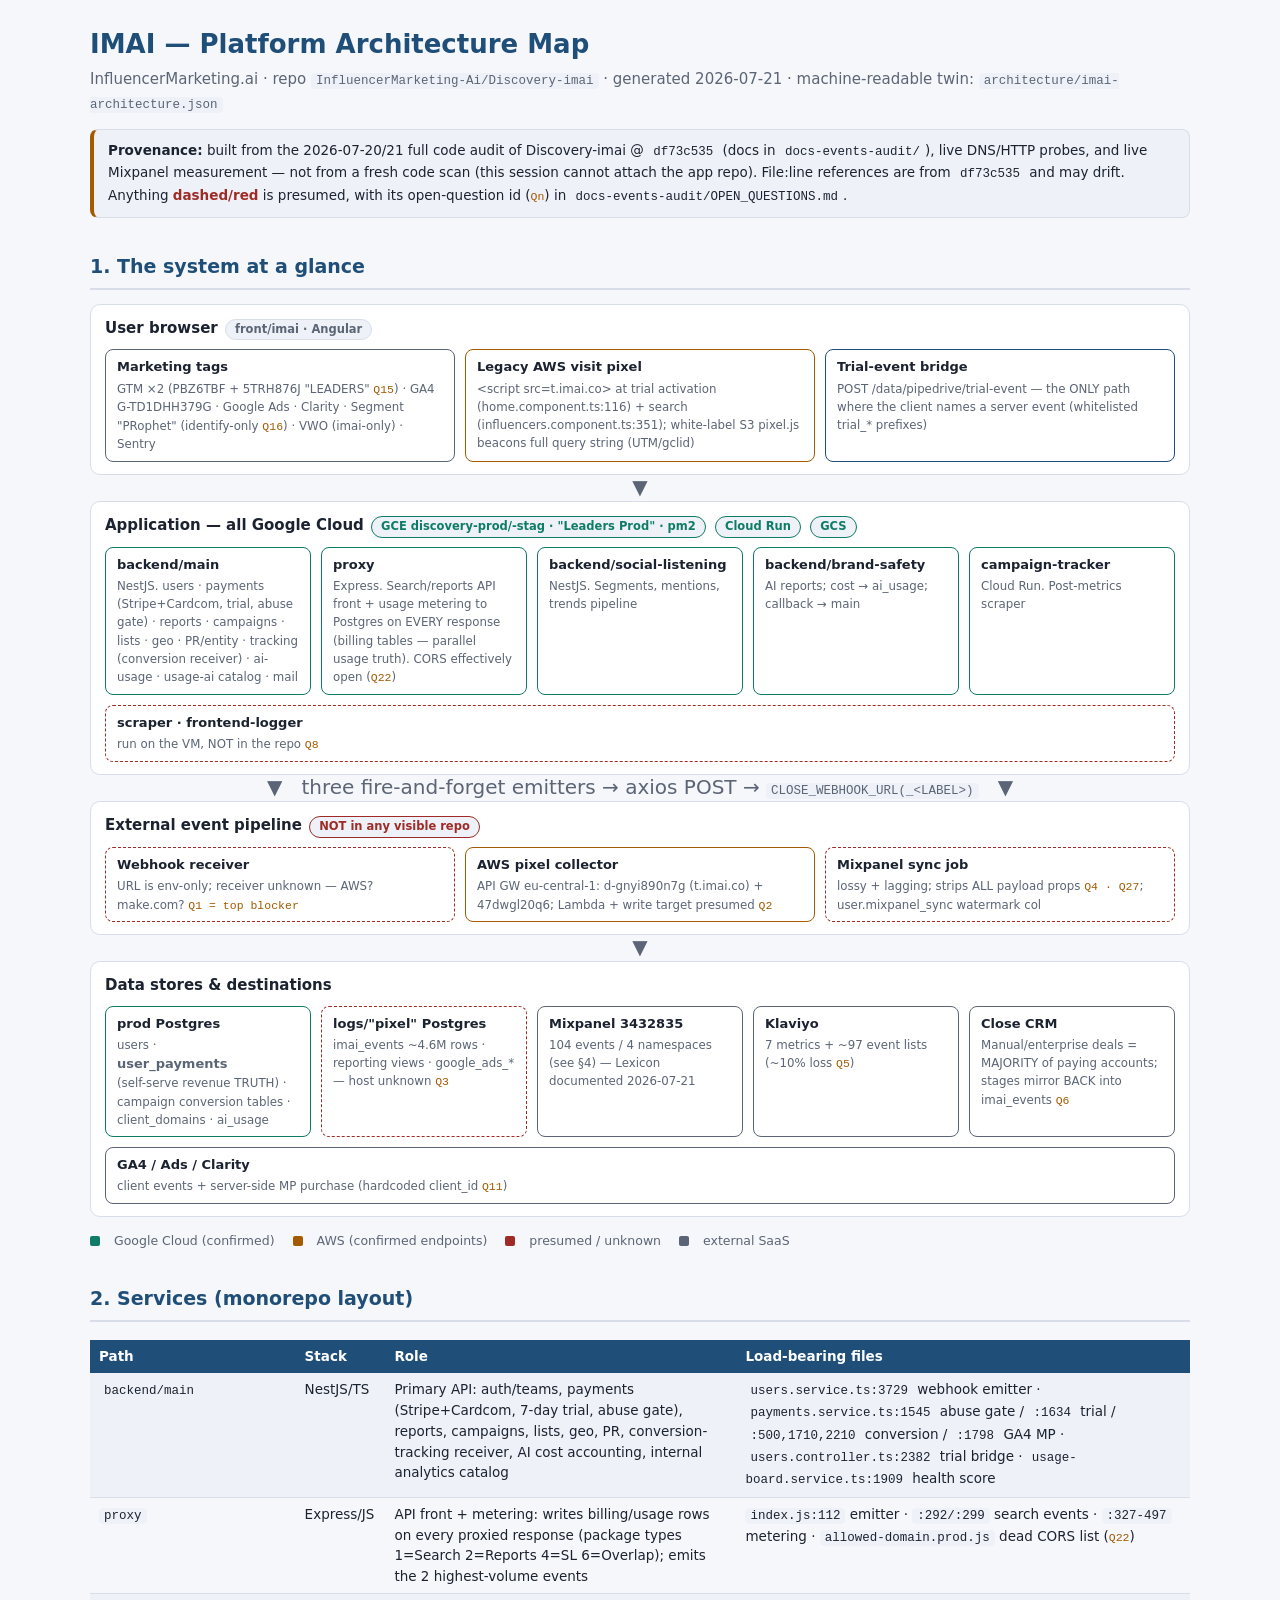
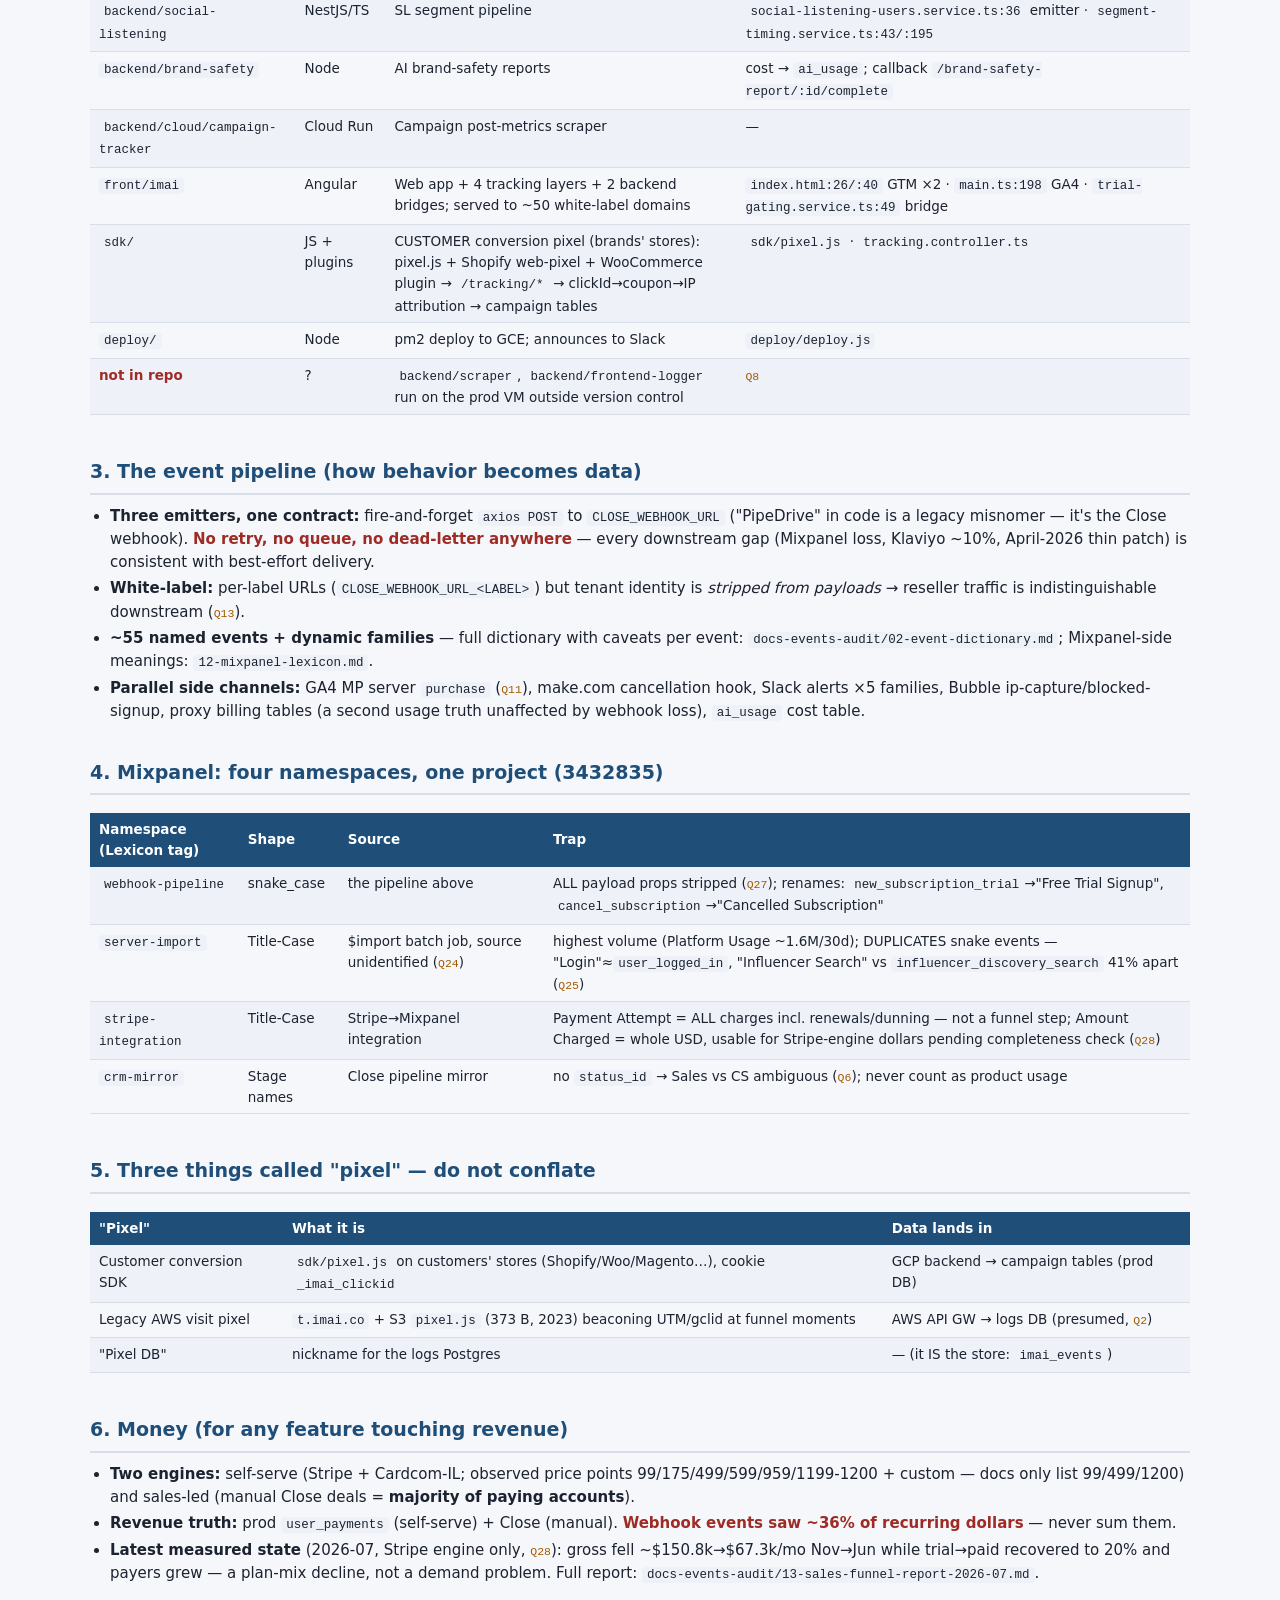
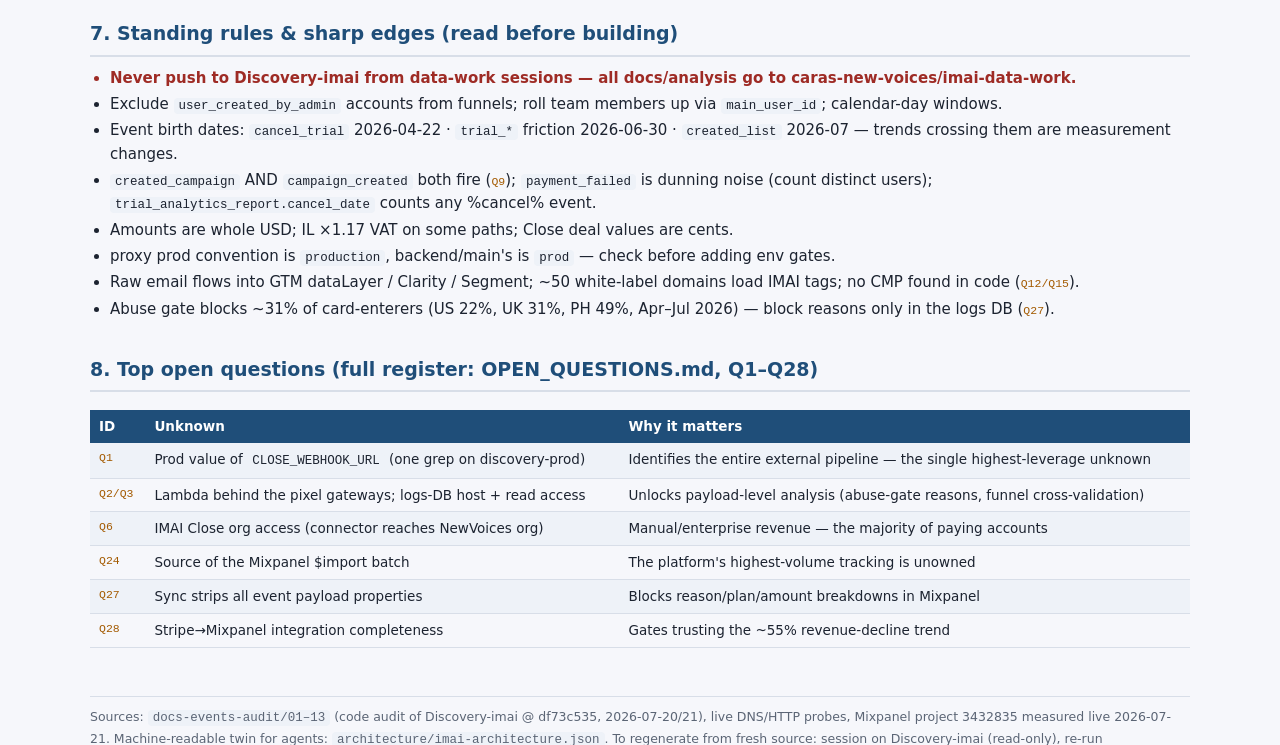
==== architecture/imai-architecture.html @ 5b654cb2 "Add architecture map: HTML (human) + JSON (agent-readable) Maps the entire IMAI platform from the df" ====
<!DOCTYPE html>
<html lang="en">
<head>
<meta charset="utf-8">
<meta name="viewport" content="width=device-width, initial-scale=1">
<title>IMAI — Platform Architecture Map</title>
<style>
  :root{
    --bg:#f6f7fb; --card:#ffffff; --ink:#1c2330; --muted:#5b6575;
    --accent:#1f4e79; --accent2:#0e7c66; --warn:#a35a00; --danger:#9e2b25;
    --line:#d8dee8; --chip:#eef2f8; --mono:ui-monospace,SFMono-Regular,Menlo,Consolas,monospace;
  }
  @media (prefers-color-scheme: dark){
    :root{ --bg:#12161d; --card:#1a2029; --ink:#e8ecf3; --muted:#9aa5b5;
      --accent:#7fb3e0; --accent2:#5fd0b5; --warn:#e0a458; --danger:#e07b74;
      --line:#2c3542; --chip:#232b37; }
  }
  *{box-sizing:border-box}
  body{margin:0;background:var(--bg);color:var(--ink);font:15px/1.55 system-ui,Segoe UI,Roboto,sans-serif;padding:24px}
  .wrap{max-width:1100px;margin:0 auto}
  h1{font-size:26px;margin:0 0 4px;color:var(--accent)}
  h2{font-size:19px;margin:34px 0 10px;color:var(--accent);border-bottom:2px solid var(--line);padding-bottom:6px}
  h3{font-size:15px;margin:18px 0 8px}
  .sub{color:var(--muted);margin:0 0 14px}
  .prov{background:var(--chip);border:1px solid var(--line);border-left:4px solid var(--warn);padding:10px 14px;border-radius:8px;font-size:13.5px;margin:14px 0}
  code{font-family:var(--mono);font-size:12.5px;background:var(--chip);padding:1px 5px;border-radius:4px}
  .cols{display:flex;gap:14px;flex-wrap:wrap}
  .card{background:var(--card);border:1px solid var(--line);border-radius:10px;padding:14px 16px;flex:1 1 300px;min-width:280px}
  .card h3{margin-top:0}
  .tag{display:inline-block;background:var(--chip);border:1px solid var(--line);border-radius:999px;padding:1px 9px;font-size:11.5px;color:var(--muted);margin:1px 2px}
  .tag.gcp{color:var(--accent2);border-color:var(--accent2)}
  .tag.aws{color:var(--warn);border-color:var(--warn)}
  .tag.unk{color:var(--danger);border-color:var(--danger)}
  table{border-collapse:collapse;width:100%;font-size:13.5px;margin:8px 0}
  th{background:var(--accent);color:#fff;text-align:left;padding:6px 9px;font-weight:600}
  td{border-bottom:1px solid var(--line);padding:6px 9px;vertical-align:top}
  tr:nth-child(even) td{background:var(--chip)}
  .scroll{overflow-x:auto}
  /* flow diagram */
  .flow{display:flex;flex-direction:column;gap:0;margin:14px 0}
  .lane{background:var(--card);border:1px solid var(--line);border-radius:10px;padding:12px 14px;position:relative}
  .lane h3{margin:0 0 8px}
  .lane .boxes{display:flex;gap:10px;flex-wrap:wrap}
  .node{border:1.5px solid var(--accent);border-radius:8px;padding:7px 11px;font-size:13px;background:var(--card);flex:1 1 180px;min-width:170px}
  .node b{display:block;font-size:13px}
  .node small{color:var(--muted);display:block;margin-top:2px;font-size:11.8px}
  .node.gcp{border-color:var(--accent2)}
  .node.aws{border-color:var(--warn)}
  .node.unk{border-color:var(--danger);border-style:dashed}
  .node.ext{border-color:var(--muted)}
  .arrow{align-self:center;color:var(--muted);font-size:20px;line-height:1;padding:2px 0 4px;text-align:center;width:100%}
  .legend{font-size:12.5px;color:var(--muted);margin:6px 0 0}
  .legend span{margin-right:14px}
  .dot{display:inline-block;width:10px;height:10px;border-radius:2px;margin-right:4px;vertical-align:-1px}
  ul{margin:6px 0 6px 20px;padding:0}
  li{margin:3px 0}
  .danger{color:var(--danger);font-weight:600}
  .ok{color:var(--accent2);font-weight:600}
  .qq{font-family:var(--mono);font-size:11.5px;color:var(--warn)}
  footer{margin-top:40px;color:var(--muted);font-size:12.5px;border-top:1px solid var(--line);padding-top:10px}
</style>
</head>
<body>
<div class="wrap">

<h1>IMAI — Platform Architecture Map</h1>
<p class="sub">InfluencerMarketing.ai · repo <code>InfluencerMarketing-Ai/Discovery-imai</code> · generated 2026-07-21 · machine-readable twin: <code>architecture/imai-architecture.json</code></p>

<div class="prov"><b>Provenance:</b> built from the 2026-07-20/21 full code audit of Discovery-imai @ <code>df73c535</code> (docs in <code>docs-events-audit/</code>), live DNS/HTTP probes, and live Mixpanel measurement — not from a fresh code scan (this session cannot attach the app repo). File:line references are from <code>df73c535</code> and may drift. Anything <span class="danger">dashed/red</span> is presumed, with its open-question id (<span class="qq">Qn</span>) in <code>docs-events-audit/OPEN_QUESTIONS.md</code>.</div>

<h2>1. The system at a glance</h2>
<div class="flow">
  <div class="lane">
    <h3>User browser <span class="tag">front/imai · Angular</span></h3>
    <div class="boxes">
      <div class="node ext"><b>Marketing tags</b><small>GTM ×2 (PBZ6TBF + 5TRH876J "LEADERS" <span class="qq">Q15</span>) · GA4 G-TD1DHH379G · Google Ads · Clarity · Segment "PRophet" (identify-only <span class="qq">Q16</span>) · VWO (imai-only) · Sentry</small></div>
      <div class="node aws"><b>Legacy AWS visit pixel</b><small>&lt;script src=t.imai.co&gt; at trial activation (home.component.ts:116) + search (influencers.component.ts:351); white-label S3 pixel.js beacons full query string (UTM/gclid)</small></div>
      <div class="node"><b>Trial-event bridge</b><small>POST /data/pipedrive/trial-event — the ONLY path where the client names a server event (whitelisted trial_* prefixes)</small></div>
    </div>
  </div>
  <div class="arrow">▼</div>
  <div class="lane">
    <h3>Application — all Google Cloud <span class="tag gcp">GCE discovery-prod/-stag · "Leaders Prod" · pm2</span> <span class="tag gcp">Cloud Run</span> <span class="tag gcp">GCS</span></h3>
    <div class="boxes">
      <div class="node gcp"><b>backend/main</b><small>NestJS. users · payments (Stripe+Cardcom, trial, abuse gate) · reports · campaigns · lists · geo · PR/entity · tracking (conversion receiver) · ai-usage · usage-ai catalog · mail</small></div>
      <div class="node gcp"><b>proxy</b><small>Express. Search/reports API front + usage metering to Postgres on EVERY response (billing tables — parallel usage truth). CORS effectively open (<span class="qq">Q22</span>)</small></div>
      <div class="node gcp"><b>backend/social-listening</b><small>NestJS. Segments, mentions, trends pipeline</small></div>
      <div class="node gcp"><b>backend/brand-safety</b><small>AI reports; cost → ai_usage; callback → main</small></div>
      <div class="node gcp"><b>campaign-tracker</b><small>Cloud Run. Post-metrics scraper</small></div>
      <div class="node unk"><b>scraper · frontend-logger</b><small>run on the VM, NOT in the repo <span class="qq">Q8</span></small></div>
    </div>
  </div>
  <div class="arrow">▼ &nbsp; three fire-and-forget emitters → axios POST → <code>CLOSE_WEBHOOK_URL(_&lt;LABEL&gt;)</code> &nbsp; ▼</div>
  <div class="lane">
    <h3>External event pipeline <span class="tag unk">NOT in any visible repo</span></h3>
    <div class="boxes">
      <div class="node unk"><b>Webhook receiver</b><small>URL is env-only; receiver unknown — AWS? make.com? <span class="qq">Q1 = top blocker</span></small></div>
      <div class="node aws"><b>AWS pixel collector</b><small>API GW eu-central-1: d-gnyi890n7g (t.imai.co) + 47dwgl20q6; Lambda + write target presumed <span class="qq">Q2</span></small></div>
      <div class="node unk"><b>Mixpanel sync job</b><small>lossy + lagging; strips ALL payload props <span class="qq">Q4 · Q27</span>; user.mixpanel_sync watermark col</small></div>
    </div>
  </div>
  <div class="arrow">▼</div>
  <div class="lane">
    <h3>Data stores &amp; destinations</h3>
    <div class="boxes">
      <div class="node gcp"><b>prod Postgres</b><small>users · <b>user_payments</b> (self-serve revenue TRUTH) · campaign conversion tables · client_domains · ai_usage</small></div>
      <div class="node unk"><b>logs/"pixel" Postgres</b><small>imai_events ~4.6M rows · reporting views · google_ads_* — host unknown <span class="qq">Q3</span></small></div>
      <div class="node ext"><b>Mixpanel 3432835</b><small>104 events / 4 namespaces (see §4) — Lexicon documented 2026-07-21</small></div>
      <div class="node ext"><b>Klaviyo</b><small>7 metrics + ~97 event lists (~10% loss <span class="qq">Q5</span>)</small></div>
      <div class="node ext"><b>Close CRM</b><small>Manual/enterprise deals = MAJORITY of paying accounts; stages mirror BACK into imai_events <span class="qq">Q6</span></small></div>
      <div class="node ext"><b>GA4 / Ads / Clarity</b><small>client events + server-side MP purchase (hardcoded client_id <span class="qq">Q11</span>)</small></div>
    </div>
  </div>
</div>
<p class="legend">
  <span><span class="dot" style="background:#0e7c66"></span>Google Cloud (confirmed)</span>
  <span><span class="dot" style="background:#a35a00"></span>AWS (confirmed endpoints)</span>
  <span><span class="dot" style="background:#9e2b25"></span>presumed / unknown</span>
  <span><span class="dot" style="background:#5b6575"></span>external SaaS</span>
</p>

<h2>2. Services (monorepo layout)</h2>
<div class="scroll"><table>
  <tr><th>Path</th><th>Stack</th><th>Role</th><th>Load-bearing files</th></tr>
  <tr><td><code>backend/main</code></td><td>NestJS/TS</td><td>Primary API: auth/teams, payments (Stripe+Cardcom, 7-day trial, abuse gate), reports, campaigns, lists, geo, PR, conversion-tracking receiver, AI cost accounting, internal analytics catalog</td><td><code>users.service.ts:3729</code> webhook emitter · <code>payments.service.ts:1545</code> abuse gate / <code>:1634</code> trial / <code>:500,1710,2210</code> conversion / <code>:1798</code> GA4 MP · <code>users.controller.ts:2382</code> trial bridge · <code>usage-board.service.ts:1909</code> health score</td></tr>
  <tr><td><code>proxy</code></td><td>Express/JS</td><td>API front + metering: writes billing/usage rows on every proxied response (package types 1=Search 2=Reports 4=SL 6=Overlap); emits the 2 highest-volume events</td><td><code>index.js:112</code> emitter · <code>:292/:299</code> search events · <code>:327-497</code> metering · <code>allowed-domain.prod.js</code> dead CORS list (<span class="qq">Q22</span>)</td></tr>
  <tr><td><code>backend/social-listening</code></td><td>NestJS/TS</td><td>SL segment pipeline</td><td><code>social-listening-users.service.ts:36</code> emitter · <code>segment-timing.service.ts:43/:195</code></td></tr>
  <tr><td><code>backend/brand-safety</code></td><td>Node</td><td>AI brand-safety reports</td><td>cost → <code>ai_usage</code>; callback <code>/brand-safety-report/:id/complete</code></td></tr>
  <tr><td><code>backend/cloud/campaign-tracker</code></td><td>Cloud Run</td><td>Campaign post-metrics scraper</td><td>—</td></tr>
  <tr><td><code>front/imai</code></td><td>Angular</td><td>Web app + 4 tracking layers + 2 backend bridges; served to ~50 white-label domains</td><td><code>index.html:26/:40</code> GTM ×2 · <code>main.ts:198</code> GA4 · <code>trial-gating.service.ts:49</code> bridge</td></tr>
  <tr><td><code>sdk/</code></td><td>JS + plugins</td><td>CUSTOMER conversion pixel (brands' stores): pixel.js + Shopify web-pixel + WooCommerce plugin → <code>/tracking/*</code> → clickId→coupon→IP attribution → campaign tables</td><td><code>sdk/pixel.js</code> · <code>tracking.controller.ts</code></td></tr>
  <tr><td><code>deploy/</code></td><td>Node</td><td>pm2 deploy to GCE; announces to Slack</td><td><code>deploy/deploy.js</code></td></tr>
  <tr><td class="danger">not in repo</td><td>?</td><td><code>backend/scraper</code>, <code>backend/frontend-logger</code> run on the prod VM outside version control</td><td><span class="qq">Q8</span></td></tr>
</table></div>

<h2>3. The event pipeline (how behavior becomes data)</h2>
<ul>
  <li><b>Three emitters, one contract:</b> fire-and-forget <code>axios POST</code> to <code>CLOSE_WEBHOOK_URL</code> ("PipeDrive" in code is a legacy misnomer — it's the Close webhook). <span class="danger">No retry, no queue, no dead-letter anywhere</span> — every downstream gap (Mixpanel loss, Klaviyo ~10%, April-2026 thin patch) is consistent with best-effort delivery.</li>
  <li><b>White-label:</b> per-label URLs (<code>CLOSE_WEBHOOK_URL_&lt;LABEL&gt;</code>) but tenant identity is <em>stripped from payloads</em> → reseller traffic is indistinguishable downstream (<span class="qq">Q13</span>).</li>
  <li><b>~55 named events + dynamic families</b> — full dictionary with caveats per event: <code>docs-events-audit/02-event-dictionary.md</code>; Mixpanel-side meanings: <code>12-mixpanel-lexicon.md</code>.</li>
  <li><b>Parallel side channels:</b> GA4 MP server <code>purchase</code> (<span class="qq">Q11</span>), make.com cancellation hook, Slack alerts ×5 families, Bubble ip-capture/blocked-signup, proxy billing tables (a second usage truth unaffected by webhook loss), <code>ai_usage</code> cost table.</li>
</ul>

<h2>4. Mixpanel: four namespaces, one project (3432835)</h2>
<div class="scroll"><table>
  <tr><th>Namespace (Lexicon tag)</th><th>Shape</th><th>Source</th><th>Trap</th></tr>
  <tr><td><code>webhook-pipeline</code></td><td>snake_case</td><td>the pipeline above</td><td>ALL payload props stripped (<span class="qq">Q27</span>); renames: <code>new_subscription_trial</code>→"Free Trial Signup", <code>cancel_subscription</code>→"Cancelled Subscription"</td></tr>
  <tr><td><code>server-import</code></td><td>Title-Case</td><td>$import batch job, source unidentified (<span class="qq">Q24</span>)</td><td>highest volume (Platform Usage ~1.6M/30d); DUPLICATES snake events — "Login"≈<code>user_logged_in</code>, "Influencer Search" vs <code>influencer_discovery_search</code> 41% apart (<span class="qq">Q25</span>)</td></tr>
  <tr><td><code>stripe-integration</code></td><td>Title-Case</td><td>Stripe→Mixpanel integration</td><td>Payment Attempt = ALL charges incl. renewals/dunning — not a funnel step; Amount Charged = whole USD, usable for Stripe-engine dollars pending completeness check (<span class="qq">Q28</span>)</td></tr>
  <tr><td><code>crm-mirror</code></td><td>Stage names</td><td>Close pipeline mirror</td><td>no <code>status_id</code> → Sales vs CS ambiguous (<span class="qq">Q6</span>); never count as product usage</td></tr>
</table></div>

<h2>5. Three things called "pixel" — do not conflate</h2>
<div class="scroll"><table>
  <tr><th>"Pixel"</th><th>What it is</th><th>Data lands in</th></tr>
  <tr><td>Customer conversion SDK</td><td><code>sdk/pixel.js</code> on customers' stores (Shopify/Woo/Magento…), cookie <code>_imai_clickid</code></td><td>GCP backend → campaign tables (prod DB)</td></tr>
  <tr><td>Legacy AWS visit pixel</td><td><code>t.imai.co</code> + S3 <code>pixel.js</code> (373 B, 2023) beaconing UTM/gclid at funnel moments</td><td>AWS API GW → logs DB (presumed, <span class="qq">Q2</span>)</td></tr>
  <tr><td>"Pixel DB"</td><td>nickname for the logs Postgres</td><td>— (it IS the store: <code>imai_events</code>)</td></tr>
</table></div>

<h2>6. Money (for any feature touching revenue)</h2>
<ul>
  <li><b>Two engines:</b> self-serve (Stripe + Cardcom-IL; observed price points 99/175/499/599/959/1199-1200 + custom — docs only list 99/499/1200) and sales-led (manual Close deals = <b>majority of paying accounts</b>).</li>
  <li><b>Revenue truth:</b> prod <code>user_payments</code> (self-serve) + Close (manual). <span class="danger">Webhook events saw ~36% of recurring dollars</span> — never sum them.</li>
  <li><b>Latest measured state</b> (2026-07, Stripe engine only, <span class="qq">Q28</span>): gross fell ~$150.8k→$67.3k/mo Nov→Jun while trial→paid recovered to 20% and payers grew — a plan-mix decline, not a demand problem. Full report: <code>docs-events-audit/13-sales-funnel-report-2026-07.md</code>.</li>
</ul>

<h2>7. Standing rules &amp; sharp edges (read before building)</h2>
<ul>
  <li class="danger">Never push to Discovery-imai from data-work sessions — all docs/analysis go to caras-new-voices/imai-data-work.</li>
  <li>Exclude <code>user_created_by_admin</code> accounts from funnels; roll team members up via <code>main_user_id</code>; calendar-day windows.</li>
  <li>Event birth dates: <code>cancel_trial</code> 2026-04-22 · <code>trial_*</code> friction 2026-06-30 · <code>created_list</code> 2026-07 — trends crossing them are measurement changes.</li>
  <li><code>created_campaign</code> AND <code>campaign_created</code> both fire (<span class="qq">Q9</span>); <code>payment_failed</code> is dunning noise (count distinct users); <code>trial_analytics_report.cancel_date</code> counts any %cancel% event.</li>
  <li>Amounts are whole USD; IL ×1.17 VAT on some paths; Close deal values are cents.</li>
  <li>proxy prod convention is <code>production</code>, backend/main's is <code>prod</code> — check before adding env gates.</li>
  <li>Raw email flows into GTM dataLayer / Clarity / Segment; ~50 white-label domains load IMAI tags; no CMP found in code (<span class="qq">Q12/Q15</span>).</li>
  <li>Abuse gate blocks ~31% of card-enterers (US 22%, UK 31%, PH 49%, Apr–Jul 2026) — block reasons only in the logs DB (<span class="qq">Q27</span>).</li>
</ul>

<h2>8. Top open questions (full register: OPEN_QUESTIONS.md, Q1–Q28)</h2>
<div class="scroll"><table>
  <tr><th>ID</th><th>Unknown</th><th>Why it matters</th></tr>
  <tr><td class="qq">Q1</td><td>Prod value of <code>CLOSE_WEBHOOK_URL</code> (one grep on discovery-prod)</td><td>Identifies the entire external pipeline — the single highest-leverage unknown</td></tr>
  <tr><td class="qq">Q2/Q3</td><td>Lambda behind the pixel gateways; logs-DB host + read access</td><td>Unlocks payload-level analysis (abuse-gate reasons, funnel cross-validation)</td></tr>
  <tr><td class="qq">Q6</td><td>IMAI Close org access (connector reaches NewVoices org)</td><td>Manual/enterprise revenue — the majority of paying accounts</td></tr>
  <tr><td class="qq">Q24</td><td>Source of the Mixpanel $import batch</td><td>The platform's highest-volume tracking is unowned</td></tr>
  <tr><td class="qq">Q27</td><td>Sync strips all event payload properties</td><td>Blocks reason/plan/amount breakdowns in Mixpanel</td></tr>
  <tr><td class="qq">Q28</td><td>Stripe→Mixpanel integration completeness</td><td>Gates trusting the ~55% revenue-decline trend</td></tr>
</table></div>

<footer>
  Sources: <code>docs-events-audit/01–13</code> (code audit of Discovery-imai @ df73c535, 2026-07-20/21), live DNS/HTTP probes, Mixpanel project 3432835 measured live 2026-07-21. Machine-readable twin for agents: <code>architecture/imai-architecture.json</code>. To regenerate from fresh source: session on Discovery-imai (read-only), re-run EVENTS_AUDIT_PLAN.md Part 1 sweep, update both files here.
</footer>
</div>
</body>
</html>
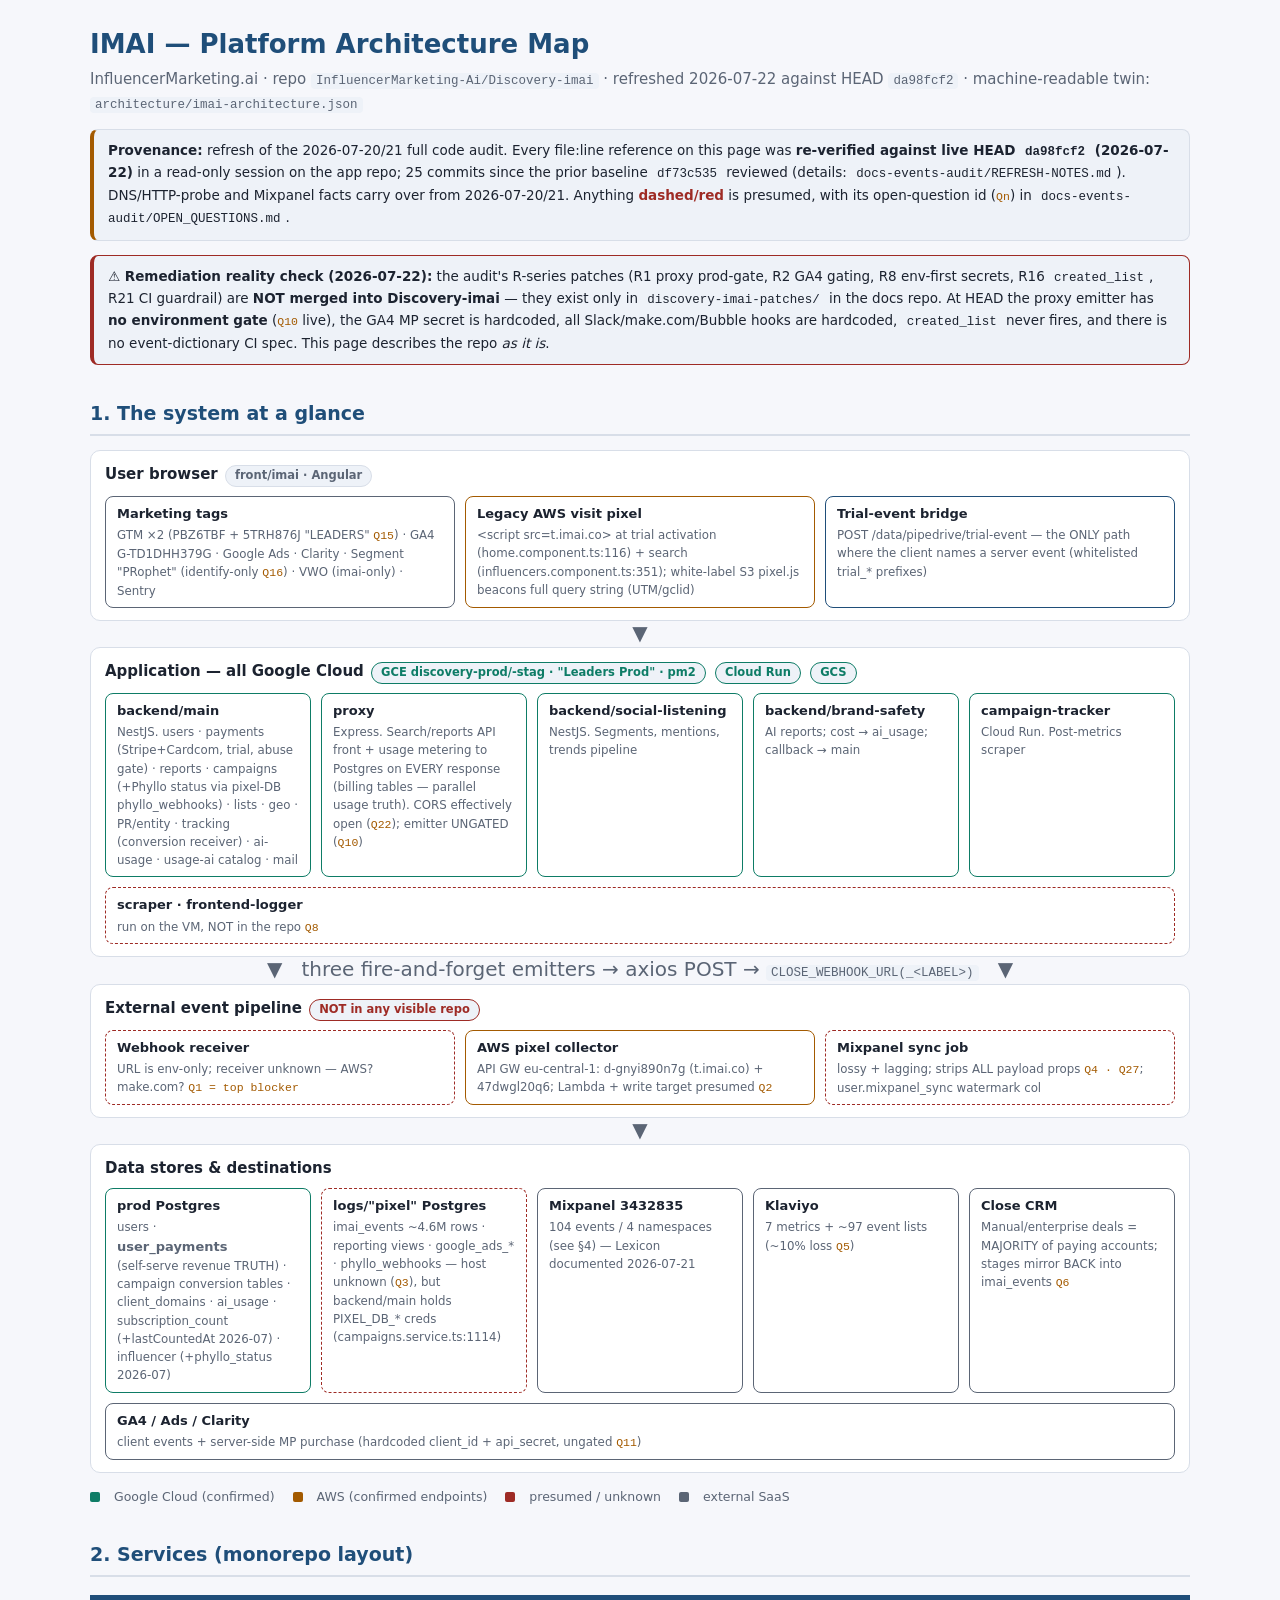
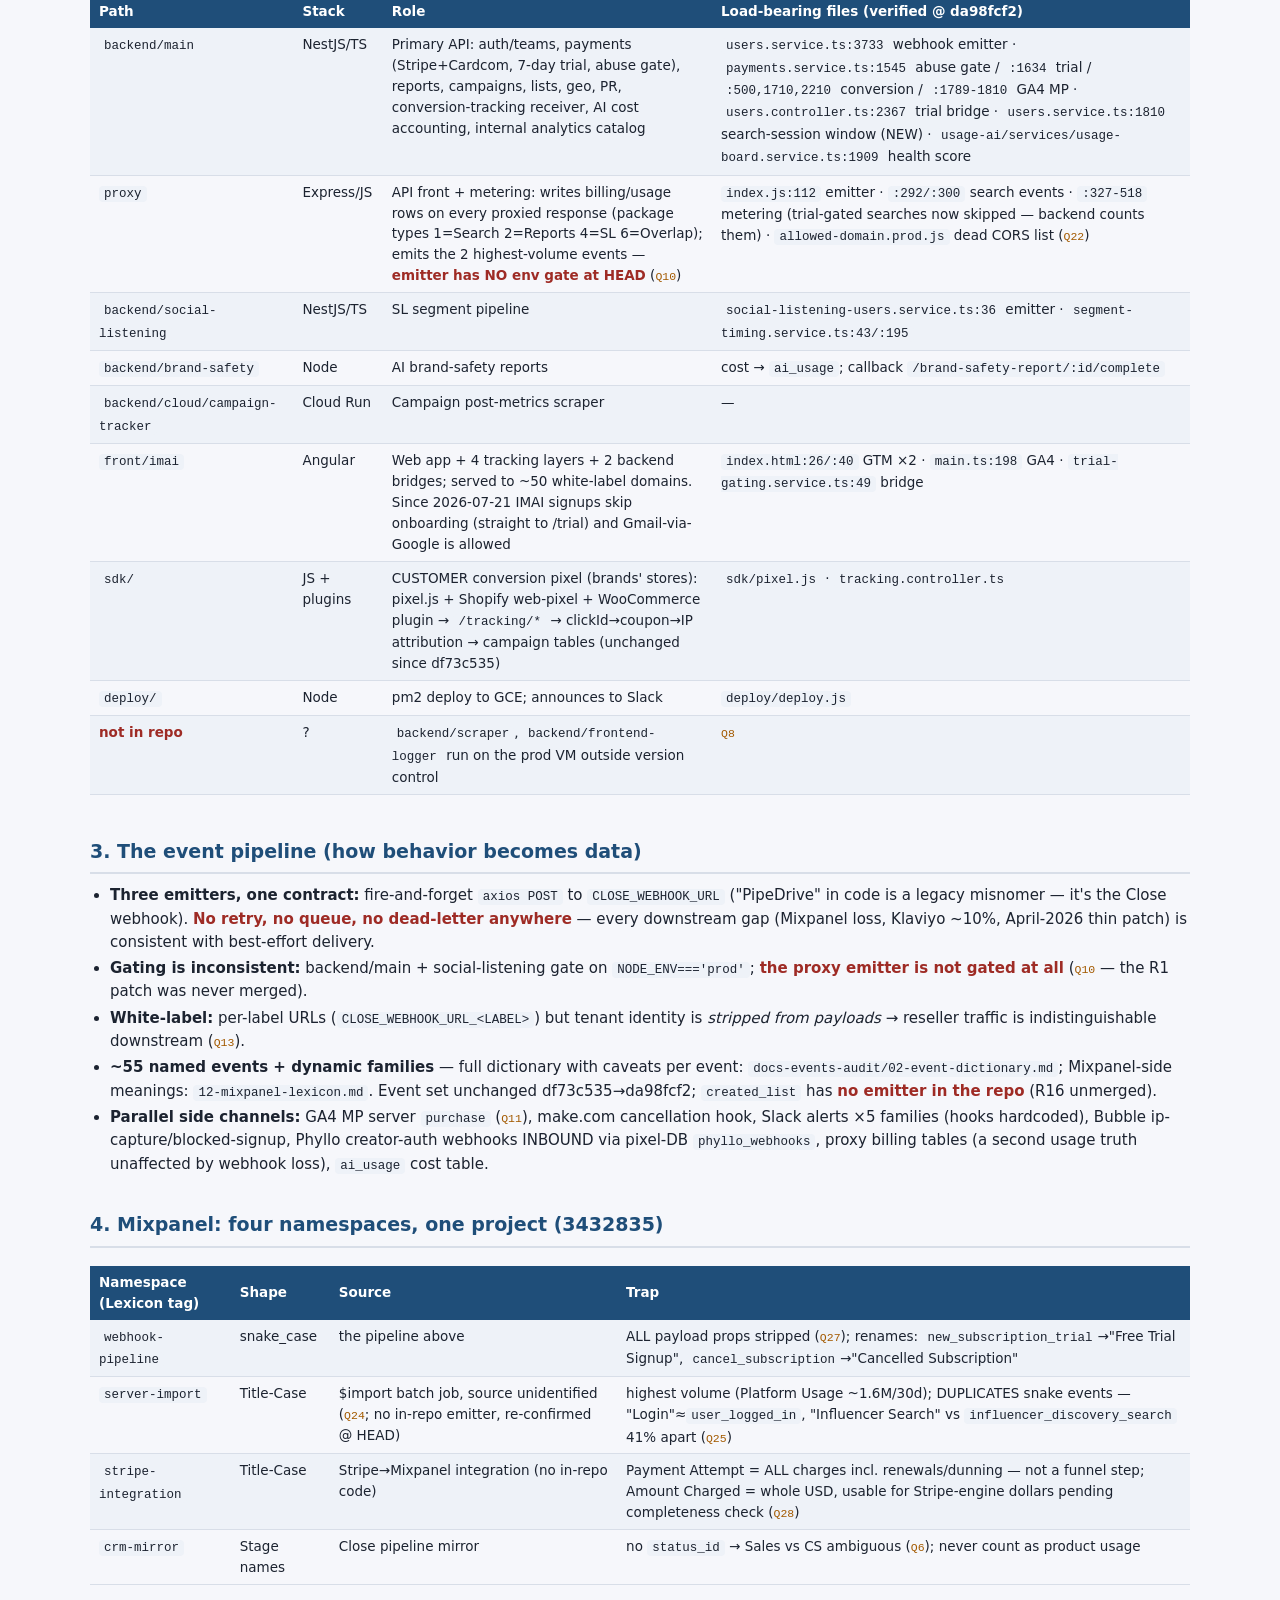
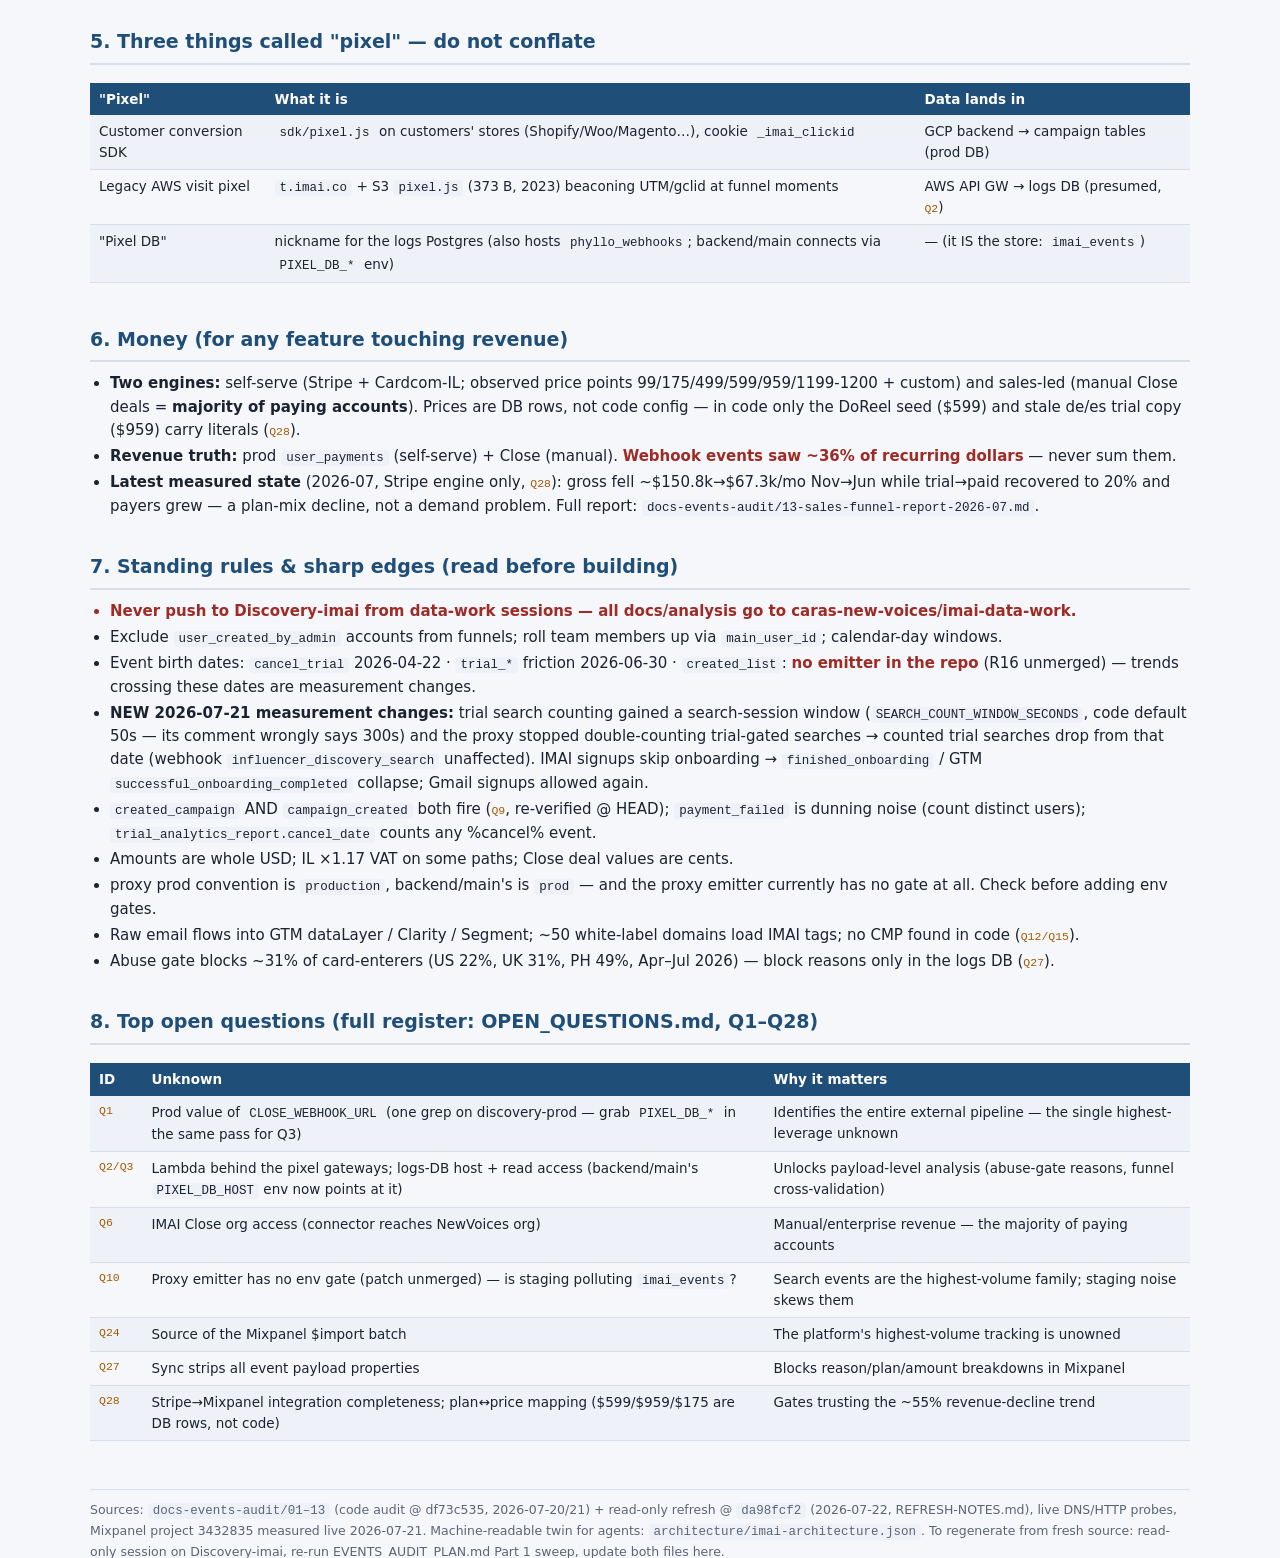
==== commit 807d00a1: "Reconcile Discovery-imai refresh (HEAD da98fcf2, 2026-07-22) Adopts the read-only refresh session's " ====
--- a/architecture/imai-architecture.html
+++ b/architecture/imai-architecture.html
@@ -23,6 +23,7 @@
   h3{font-size:15px;margin:18px 0 8px}
   .sub{color:var(--muted);margin:0 0 14px}
   .prov{background:var(--chip);border:1px solid var(--line);border-left:4px solid var(--warn);padding:10px 14px;border-radius:8px;font-size:13.5px;margin:14px 0}
+  .alert{background:var(--chip);border:1px solid var(--danger);border-left:4px solid var(--danger);padding:10px 14px;border-radius:8px;font-size:13.5px;margin:14px 0}
   code{font-family:var(--mono);font-size:12.5px;background:var(--chip);padding:1px 5px;border-radius:4px}
   .cols{display:flex;gap:14px;flex-wrap:wrap}
   .card{background:var(--card);border:1px solid var(--line);border-radius:10px;padding:14px 16px;flex:1 1 300px;min-width:280px}
@@ -64,9 +65,11 @@
 <div class="wrap">
 
 <h1>IMAI — Platform Architecture Map</h1>
-<p class="sub">InfluencerMarketing.ai · repo <code>InfluencerMarketing-Ai/Discovery-imai</code> · generated 2026-07-21 · machine-readable twin: <code>architecture/imai-architecture.json</code></p>
-
-<div class="prov"><b>Provenance:</b> built from the 2026-07-20/21 full code audit of Discovery-imai @ <code>df73c535</code> (docs in <code>docs-events-audit/</code>), live DNS/HTTP probes, and live Mixpanel measurement — not from a fresh code scan (this session cannot attach the app repo). File:line references are from <code>df73c535</code> and may drift. Anything <span class="danger">dashed/red</span> is presumed, with its open-question id (<span class="qq">Qn</span>) in <code>docs-events-audit/OPEN_QUESTIONS.md</code>.</div>
+<p class="sub">InfluencerMarketing.ai · repo <code>InfluencerMarketing-Ai/Discovery-imai</code> · refreshed 2026-07-22 against HEAD <code>da98fcf2</code> · machine-readable twin: <code>architecture/imai-architecture.json</code></p>
+
+<div class="prov"><b>Provenance:</b> refresh of the 2026-07-20/21 full code audit. Every file:line reference on this page was <b>re-verified against live HEAD <code>da98fcf2</code> (2026-07-22)</b> in a read-only session on the app repo; 25 commits since the prior baseline <code>df73c535</code> reviewed (details: <code>docs-events-audit/REFRESH-NOTES.md</code>). DNS/HTTP-probe and Mixpanel facts carry over from 2026-07-20/21. Anything <span class="danger">dashed/red</span> is presumed, with its open-question id (<span class="qq">Qn</span>) in <code>docs-events-audit/OPEN_QUESTIONS.md</code>.</div>
+
+<div class="alert"><b>⚠ Remediation reality check (2026-07-22):</b> the audit's R-series patches (R1 proxy prod-gate, R2 GA4 gating, R8 env-first secrets, R16 <code>created_list</code>, R21 CI guardrail) are <b>NOT merged into Discovery-imai</b> — they exist only in <code>discovery-imai-patches/</code> in the docs repo. At HEAD the proxy emitter has <b>no environment gate</b> (<span class="qq">Q10</span> live), the GA4 MP secret is hardcoded, all Slack/make.com/Bubble hooks are hardcoded, <code>created_list</code> never fires, and there is no event-dictionary CI spec. This page describes the repo <em>as it is</em>.</div>
 
 <h2>1. The system at a glance</h2>
 <div class="flow">
@@ -82,8 +85,8 @@
   <div class="lane">
     <h3>Application — all Google Cloud <span class="tag gcp">GCE discovery-prod/-stag · "Leaders Prod" · pm2</span> <span class="tag gcp">Cloud Run</span> <span class="tag gcp">GCS</span></h3>
     <div class="boxes">
-      <div class="node gcp"><b>backend/main</b><small>NestJS. users · payments (Stripe+Cardcom, trial, abuse gate) · reports · campaigns · lists · geo · PR/entity · tracking (conversion receiver) · ai-usage · usage-ai catalog · mail</small></div>
-      <div class="node gcp"><b>proxy</b><small>Express. Search/reports API front + usage metering to Postgres on EVERY response (billing tables — parallel usage truth). CORS effectively open (<span class="qq">Q22</span>)</small></div>
+      <div class="node gcp"><b>backend/main</b><small>NestJS. users · payments (Stripe+Cardcom, trial, abuse gate) · reports · campaigns (+Phyllo status via pixel-DB phyllo_webhooks) · lists · geo · PR/entity · tracking (conversion receiver) · ai-usage · usage-ai catalog · mail</small></div>
+      <div class="node gcp"><b>proxy</b><small>Express. Search/reports API front + usage metering to Postgres on EVERY response (billing tables — parallel usage truth). CORS effectively open (<span class="qq">Q22</span>); emitter UNGATED (<span class="qq">Q10</span>)</small></div>
       <div class="node gcp"><b>backend/social-listening</b><small>NestJS. Segments, mentions, trends pipeline</small></div>
       <div class="node gcp"><b>backend/brand-safety</b><small>AI reports; cost → ai_usage; callback → main</small></div>
       <div class="node gcp"><b>campaign-tracker</b><small>Cloud Run. Post-metrics scraper</small></div>
@@ -103,12 +106,12 @@
   <div class="lane">
     <h3>Data stores &amp; destinations</h3>
     <div class="boxes">
-      <div class="node gcp"><b>prod Postgres</b><small>users · <b>user_payments</b> (self-serve revenue TRUTH) · campaign conversion tables · client_domains · ai_usage</small></div>
-      <div class="node unk"><b>logs/"pixel" Postgres</b><small>imai_events ~4.6M rows · reporting views · google_ads_* — host unknown <span class="qq">Q3</span></small></div>
+      <div class="node gcp"><b>prod Postgres</b><small>users · <b>user_payments</b> (self-serve revenue TRUTH) · campaign conversion tables · client_domains · ai_usage · subscription_count (+lastCountedAt 2026-07) · influencer (+phyllo_status 2026-07)</small></div>
+      <div class="node unk"><b>logs/"pixel" Postgres</b><small>imai_events ~4.6M rows · reporting views · google_ads_* · phyllo_webhooks — host unknown (<span class="qq">Q3</span>), but backend/main holds PIXEL_DB_* creds (campaigns.service.ts:1114)</small></div>
       <div class="node ext"><b>Mixpanel 3432835</b><small>104 events / 4 namespaces (see §4) — Lexicon documented 2026-07-21</small></div>
       <div class="node ext"><b>Klaviyo</b><small>7 metrics + ~97 event lists (~10% loss <span class="qq">Q5</span>)</small></div>
       <div class="node ext"><b>Close CRM</b><small>Manual/enterprise deals = MAJORITY of paying accounts; stages mirror BACK into imai_events <span class="qq">Q6</span></small></div>
-      <div class="node ext"><b>GA4 / Ads / Clarity</b><small>client events + server-side MP purchase (hardcoded client_id <span class="qq">Q11</span>)</small></div>
+      <div class="node ext"><b>GA4 / Ads / Clarity</b><small>client events + server-side MP purchase (hardcoded client_id + api_secret, ungated <span class="qq">Q11</span>)</small></div>
     </div>
   </div>
 </div>
@@ -121,14 +124,14 @@
 
 <h2>2. Services (monorepo layout)</h2>
 <div class="scroll"><table>
-  <tr><th>Path</th><th>Stack</th><th>Role</th><th>Load-bearing files</th></tr>
-  <tr><td><code>backend/main</code></td><td>NestJS/TS</td><td>Primary API: auth/teams, payments (Stripe+Cardcom, 7-day trial, abuse gate), reports, campaigns, lists, geo, PR, conversion-tracking receiver, AI cost accounting, internal analytics catalog</td><td><code>users.service.ts:3729</code> webhook emitter · <code>payments.service.ts:1545</code> abuse gate / <code>:1634</code> trial / <code>:500,1710,2210</code> conversion / <code>:1798</code> GA4 MP · <code>users.controller.ts:2382</code> trial bridge · <code>usage-board.service.ts:1909</code> health score</td></tr>
-  <tr><td><code>proxy</code></td><td>Express/JS</td><td>API front + metering: writes billing/usage rows on every proxied response (package types 1=Search 2=Reports 4=SL 6=Overlap); emits the 2 highest-volume events</td><td><code>index.js:112</code> emitter · <code>:292/:299</code> search events · <code>:327-497</code> metering · <code>allowed-domain.prod.js</code> dead CORS list (<span class="qq">Q22</span>)</td></tr>
+  <tr><th>Path</th><th>Stack</th><th>Role</th><th>Load-bearing files (verified @ da98fcf2)</th></tr>
+  <tr><td><code>backend/main</code></td><td>NestJS/TS</td><td>Primary API: auth/teams, payments (Stripe+Cardcom, 7-day trial, abuse gate), reports, campaigns, lists, geo, PR, conversion-tracking receiver, AI cost accounting, internal analytics catalog</td><td><code>users.service.ts:3733</code> webhook emitter · <code>payments.service.ts:1545</code> abuse gate / <code>:1634</code> trial / <code>:500,1710,2210</code> conversion / <code>:1789-1810</code> GA4 MP · <code>users.controller.ts:2367</code> trial bridge · <code>users.service.ts:1810</code> search-session window (NEW) · <code>usage-ai/services/usage-board.service.ts:1909</code> health score</td></tr>
+  <tr><td><code>proxy</code></td><td>Express/JS</td><td>API front + metering: writes billing/usage rows on every proxied response (package types 1=Search 2=Reports 4=SL 6=Overlap); emits the 2 highest-volume events — <span class="danger">emitter has NO env gate at HEAD</span> (<span class="qq">Q10</span>)</td><td><code>index.js:112</code> emitter · <code>:292/:300</code> search events · <code>:327-518</code> metering (trial-gated searches now skipped — backend counts them) · <code>allowed-domain.prod.js</code> dead CORS list (<span class="qq">Q22</span>)</td></tr>
   <tr><td><code>backend/social-listening</code></td><td>NestJS/TS</td><td>SL segment pipeline</td><td><code>social-listening-users.service.ts:36</code> emitter · <code>segment-timing.service.ts:43/:195</code></td></tr>
   <tr><td><code>backend/brand-safety</code></td><td>Node</td><td>AI brand-safety reports</td><td>cost → <code>ai_usage</code>; callback <code>/brand-safety-report/:id/complete</code></td></tr>
   <tr><td><code>backend/cloud/campaign-tracker</code></td><td>Cloud Run</td><td>Campaign post-metrics scraper</td><td>—</td></tr>
-  <tr><td><code>front/imai</code></td><td>Angular</td><td>Web app + 4 tracking layers + 2 backend bridges; served to ~50 white-label domains</td><td><code>index.html:26/:40</code> GTM ×2 · <code>main.ts:198</code> GA4 · <code>trial-gating.service.ts:49</code> bridge</td></tr>
-  <tr><td><code>sdk/</code></td><td>JS + plugins</td><td>CUSTOMER conversion pixel (brands' stores): pixel.js + Shopify web-pixel + WooCommerce plugin → <code>/tracking/*</code> → clickId→coupon→IP attribution → campaign tables</td><td><code>sdk/pixel.js</code> · <code>tracking.controller.ts</code></td></tr>
+  <tr><td><code>front/imai</code></td><td>Angular</td><td>Web app + 4 tracking layers + 2 backend bridges; served to ~50 white-label domains. Since 2026-07-21 IMAI signups skip onboarding (straight to /trial) and Gmail-via-Google is allowed</td><td><code>index.html:26/:40</code> GTM ×2 · <code>main.ts:198</code> GA4 · <code>trial-gating.service.ts:49</code> bridge</td></tr>
+  <tr><td><code>sdk/</code></td><td>JS + plugins</td><td>CUSTOMER conversion pixel (brands' stores): pixel.js + Shopify web-pixel + WooCommerce plugin → <code>/tracking/*</code> → clickId→coupon→IP attribution → campaign tables (unchanged since df73c535)</td><td><code>sdk/pixel.js</code> · <code>tracking.controller.ts</code></td></tr>
   <tr><td><code>deploy/</code></td><td>Node</td><td>pm2 deploy to GCE; announces to Slack</td><td><code>deploy/deploy.js</code></td></tr>
   <tr><td class="danger">not in repo</td><td>?</td><td><code>backend/scraper</code>, <code>backend/frontend-logger</code> run on the prod VM outside version control</td><td><span class="qq">Q8</span></td></tr>
 </table></div>
@@ -136,17 +139,18 @@
 <h2>3. The event pipeline (how behavior becomes data)</h2>
 <ul>
   <li><b>Three emitters, one contract:</b> fire-and-forget <code>axios POST</code> to <code>CLOSE_WEBHOOK_URL</code> ("PipeDrive" in code is a legacy misnomer — it's the Close webhook). <span class="danger">No retry, no queue, no dead-letter anywhere</span> — every downstream gap (Mixpanel loss, Klaviyo ~10%, April-2026 thin patch) is consistent with best-effort delivery.</li>
+  <li><b>Gating is inconsistent:</b> backend/main + social-listening gate on <code>NODE_ENV==='prod'</code>; <span class="danger">the proxy emitter is not gated at all</span> (<span class="qq">Q10</span> — the R1 patch was never merged).</li>
   <li><b>White-label:</b> per-label URLs (<code>CLOSE_WEBHOOK_URL_&lt;LABEL&gt;</code>) but tenant identity is <em>stripped from payloads</em> → reseller traffic is indistinguishable downstream (<span class="qq">Q13</span>).</li>
-  <li><b>~55 named events + dynamic families</b> — full dictionary with caveats per event: <code>docs-events-audit/02-event-dictionary.md</code>; Mixpanel-side meanings: <code>12-mixpanel-lexicon.md</code>.</li>
-  <li><b>Parallel side channels:</b> GA4 MP server <code>purchase</code> (<span class="qq">Q11</span>), make.com cancellation hook, Slack alerts ×5 families, Bubble ip-capture/blocked-signup, proxy billing tables (a second usage truth unaffected by webhook loss), <code>ai_usage</code> cost table.</li>
+  <li><b>~55 named events + dynamic families</b> — full dictionary with caveats per event: <code>docs-events-audit/02-event-dictionary.md</code>; Mixpanel-side meanings: <code>12-mixpanel-lexicon.md</code>. Event set unchanged df73c535→da98fcf2; <code>created_list</code> has <span class="danger">no emitter in the repo</span> (R16 unmerged).</li>
+  <li><b>Parallel side channels:</b> GA4 MP server <code>purchase</code> (<span class="qq">Q11</span>), make.com cancellation hook, Slack alerts ×5 families (hooks hardcoded), Bubble ip-capture/blocked-signup, Phyllo creator-auth webhooks INBOUND via pixel-DB <code>phyllo_webhooks</code>, proxy billing tables (a second usage truth unaffected by webhook loss), <code>ai_usage</code> cost table.</li>
 </ul>
 
 <h2>4. Mixpanel: four namespaces, one project (3432835)</h2>
 <div class="scroll"><table>
   <tr><th>Namespace (Lexicon tag)</th><th>Shape</th><th>Source</th><th>Trap</th></tr>
   <tr><td><code>webhook-pipeline</code></td><td>snake_case</td><td>the pipeline above</td><td>ALL payload props stripped (<span class="qq">Q27</span>); renames: <code>new_subscription_trial</code>→"Free Trial Signup", <code>cancel_subscription</code>→"Cancelled Subscription"</td></tr>
-  <tr><td><code>server-import</code></td><td>Title-Case</td><td>$import batch job, source unidentified (<span class="qq">Q24</span>)</td><td>highest volume (Platform Usage ~1.6M/30d); DUPLICATES snake events — "Login"≈<code>user_logged_in</code>, "Influencer Search" vs <code>influencer_discovery_search</code> 41% apart (<span class="qq">Q25</span>)</td></tr>
-  <tr><td><code>stripe-integration</code></td><td>Title-Case</td><td>Stripe→Mixpanel integration</td><td>Payment Attempt = ALL charges incl. renewals/dunning — not a funnel step; Amount Charged = whole USD, usable for Stripe-engine dollars pending completeness check (<span class="qq">Q28</span>)</td></tr>
+  <tr><td><code>server-import</code></td><td>Title-Case</td><td>$import batch job, source unidentified (<span class="qq">Q24</span>; no in-repo emitter, re-confirmed @ HEAD)</td><td>highest volume (Platform Usage ~1.6M/30d); DUPLICATES snake events — "Login"≈<code>user_logged_in</code>, "Influencer Search" vs <code>influencer_discovery_search</code> 41% apart (<span class="qq">Q25</span>)</td></tr>
+  <tr><td><code>stripe-integration</code></td><td>Title-Case</td><td>Stripe→Mixpanel integration (no in-repo code)</td><td>Payment Attempt = ALL charges incl. renewals/dunning — not a funnel step; Amount Charged = whole USD, usable for Stripe-engine dollars pending completeness check (<span class="qq">Q28</span>)</td></tr>
   <tr><td><code>crm-mirror</code></td><td>Stage names</td><td>Close pipeline mirror</td><td>no <code>status_id</code> → Sales vs CS ambiguous (<span class="qq">Q6</span>); never count as product usage</td></tr>
 </table></div>
 
@@ -155,12 +159,12 @@
   <tr><th>"Pixel"</th><th>What it is</th><th>Data lands in</th></tr>
   <tr><td>Customer conversion SDK</td><td><code>sdk/pixel.js</code> on customers' stores (Shopify/Woo/Magento…), cookie <code>_imai_clickid</code></td><td>GCP backend → campaign tables (prod DB)</td></tr>
   <tr><td>Legacy AWS visit pixel</td><td><code>t.imai.co</code> + S3 <code>pixel.js</code> (373 B, 2023) beaconing UTM/gclid at funnel moments</td><td>AWS API GW → logs DB (presumed, <span class="qq">Q2</span>)</td></tr>
-  <tr><td>"Pixel DB"</td><td>nickname for the logs Postgres</td><td>— (it IS the store: <code>imai_events</code>)</td></tr>
+  <tr><td>"Pixel DB"</td><td>nickname for the logs Postgres (also hosts <code>phyllo_webhooks</code>; backend/main connects via <code>PIXEL_DB_*</code> env)</td><td>— (it IS the store: <code>imai_events</code>)</td></tr>
 </table></div>
 
 <h2>6. Money (for any feature touching revenue)</h2>
 <ul>
-  <li><b>Two engines:</b> self-serve (Stripe + Cardcom-IL; observed price points 99/175/499/599/959/1199-1200 + custom — docs only list 99/499/1200) and sales-led (manual Close deals = <b>majority of paying accounts</b>).</li>
+  <li><b>Two engines:</b> self-serve (Stripe + Cardcom-IL; observed price points 99/175/499/599/959/1199-1200 + custom) and sales-led (manual Close deals = <b>majority of paying accounts</b>). Prices are DB rows, not code config — in code only the DoReel seed ($599) and stale de/es trial copy ($959) carry literals (<span class="qq">Q28</span>).</li>
   <li><b>Revenue truth:</b> prod <code>user_payments</code> (self-serve) + Close (manual). <span class="danger">Webhook events saw ~36% of recurring dollars</span> — never sum them.</li>
   <li><b>Latest measured state</b> (2026-07, Stripe engine only, <span class="qq">Q28</span>): gross fell ~$150.8k→$67.3k/mo Nov→Jun while trial→paid recovered to 20% and payers grew — a plan-mix decline, not a demand problem. Full report: <code>docs-events-audit/13-sales-funnel-report-2026-07.md</code>.</li>
 </ul>
@@ -169,10 +173,11 @@
 <ul>
   <li class="danger">Never push to Discovery-imai from data-work sessions — all docs/analysis go to caras-new-voices/imai-data-work.</li>
   <li>Exclude <code>user_created_by_admin</code> accounts from funnels; roll team members up via <code>main_user_id</code>; calendar-day windows.</li>
-  <li>Event birth dates: <code>cancel_trial</code> 2026-04-22 · <code>trial_*</code> friction 2026-06-30 · <code>created_list</code> 2026-07 — trends crossing them are measurement changes.</li>
-  <li><code>created_campaign</code> AND <code>campaign_created</code> both fire (<span class="qq">Q9</span>); <code>payment_failed</code> is dunning noise (count distinct users); <code>trial_analytics_report.cancel_date</code> counts any %cancel% event.</li>
+  <li>Event birth dates: <code>cancel_trial</code> 2026-04-22 · <code>trial_*</code> friction 2026-06-30 · <code>created_list</code>: <span class="danger">no emitter in the repo</span> (R16 unmerged) — trends crossing these dates are measurement changes.</li>
+  <li><b>NEW 2026-07-21 measurement changes:</b> trial search counting gained a search-session window (<code>SEARCH_COUNT_WINDOW_SECONDS</code>, code default 50s — its comment wrongly says 300s) and the proxy stopped double-counting trial-gated searches → counted trial searches drop from that date (webhook <code>influencer_discovery_search</code> unaffected). IMAI signups skip onboarding → <code>finished_onboarding</code> / GTM <code>successful_onboarding_completed</code> collapse; Gmail signups allowed again.</li>
+  <li><code>created_campaign</code> AND <code>campaign_created</code> both fire (<span class="qq">Q9</span>, re-verified @ HEAD); <code>payment_failed</code> is dunning noise (count distinct users); <code>trial_analytics_report.cancel_date</code> counts any %cancel% event.</li>
   <li>Amounts are whole USD; IL ×1.17 VAT on some paths; Close deal values are cents.</li>
-  <li>proxy prod convention is <code>production</code>, backend/main's is <code>prod</code> — check before adding env gates.</li>
+  <li>proxy prod convention is <code>production</code>, backend/main's is <code>prod</code> — and the proxy emitter currently has no gate at all. Check before adding env gates.</li>
   <li>Raw email flows into GTM dataLayer / Clarity / Segment; ~50 white-label domains load IMAI tags; no CMP found in code (<span class="qq">Q12/Q15</span>).</li>
   <li>Abuse gate blocks ~31% of card-enterers (US 22%, UK 31%, PH 49%, Apr–Jul 2026) — block reasons only in the logs DB (<span class="qq">Q27</span>).</li>
 </ul>
@@ -180,16 +185,17 @@
 <h2>8. Top open questions (full register: OPEN_QUESTIONS.md, Q1–Q28)</h2>
 <div class="scroll"><table>
   <tr><th>ID</th><th>Unknown</th><th>Why it matters</th></tr>
-  <tr><td class="qq">Q1</td><td>Prod value of <code>CLOSE_WEBHOOK_URL</code> (one grep on discovery-prod)</td><td>Identifies the entire external pipeline — the single highest-leverage unknown</td></tr>
-  <tr><td class="qq">Q2/Q3</td><td>Lambda behind the pixel gateways; logs-DB host + read access</td><td>Unlocks payload-level analysis (abuse-gate reasons, funnel cross-validation)</td></tr>
+  <tr><td class="qq">Q1</td><td>Prod value of <code>CLOSE_WEBHOOK_URL</code> (one grep on discovery-prod — grab <code>PIXEL_DB_*</code> in the same pass for Q3)</td><td>Identifies the entire external pipeline — the single highest-leverage unknown</td></tr>
+  <tr><td class="qq">Q2/Q3</td><td>Lambda behind the pixel gateways; logs-DB host + read access (backend/main's <code>PIXEL_DB_HOST</code> env now points at it)</td><td>Unlocks payload-level analysis (abuse-gate reasons, funnel cross-validation)</td></tr>
   <tr><td class="qq">Q6</td><td>IMAI Close org access (connector reaches NewVoices org)</td><td>Manual/enterprise revenue — the majority of paying accounts</td></tr>
+  <tr><td class="qq">Q10</td><td>Proxy emitter has no env gate (patch unmerged) — is staging polluting <code>imai_events</code>?</td><td>Search events are the highest-volume family; staging noise skews them</td></tr>
   <tr><td class="qq">Q24</td><td>Source of the Mixpanel $import batch</td><td>The platform's highest-volume tracking is unowned</td></tr>
   <tr><td class="qq">Q27</td><td>Sync strips all event payload properties</td><td>Blocks reason/plan/amount breakdowns in Mixpanel</td></tr>
-  <tr><td class="qq">Q28</td><td>Stripe→Mixpanel integration completeness</td><td>Gates trusting the ~55% revenue-decline trend</td></tr>
+  <tr><td class="qq">Q28</td><td>Stripe→Mixpanel integration completeness; plan↔price mapping ($599/$959/$175 are DB rows, not code)</td><td>Gates trusting the ~55% revenue-decline trend</td></tr>
 </table></div>
 
 <footer>
-  Sources: <code>docs-events-audit/01–13</code> (code audit of Discovery-imai @ df73c535, 2026-07-20/21), live DNS/HTTP probes, Mixpanel project 3432835 measured live 2026-07-21. Machine-readable twin for agents: <code>architecture/imai-architecture.json</code>. To regenerate from fresh source: session on Discovery-imai (read-only), re-run EVENTS_AUDIT_PLAN.md Part 1 sweep, update both files here.
+  Sources: <code>docs-events-audit/01–13</code> (code audit @ df73c535, 2026-07-20/21) + read-only refresh @ <code>da98fcf2</code> (2026-07-22, REFRESH-NOTES.md), live DNS/HTTP probes, Mixpanel project 3432835 measured live 2026-07-21. Machine-readable twin for agents: <code>architecture/imai-architecture.json</code>. To regenerate from fresh source: read-only session on Discovery-imai, re-run EVENTS_AUDIT_PLAN.md Part 1 sweep, update both files here.
 </footer>
 </div>
 </body>
